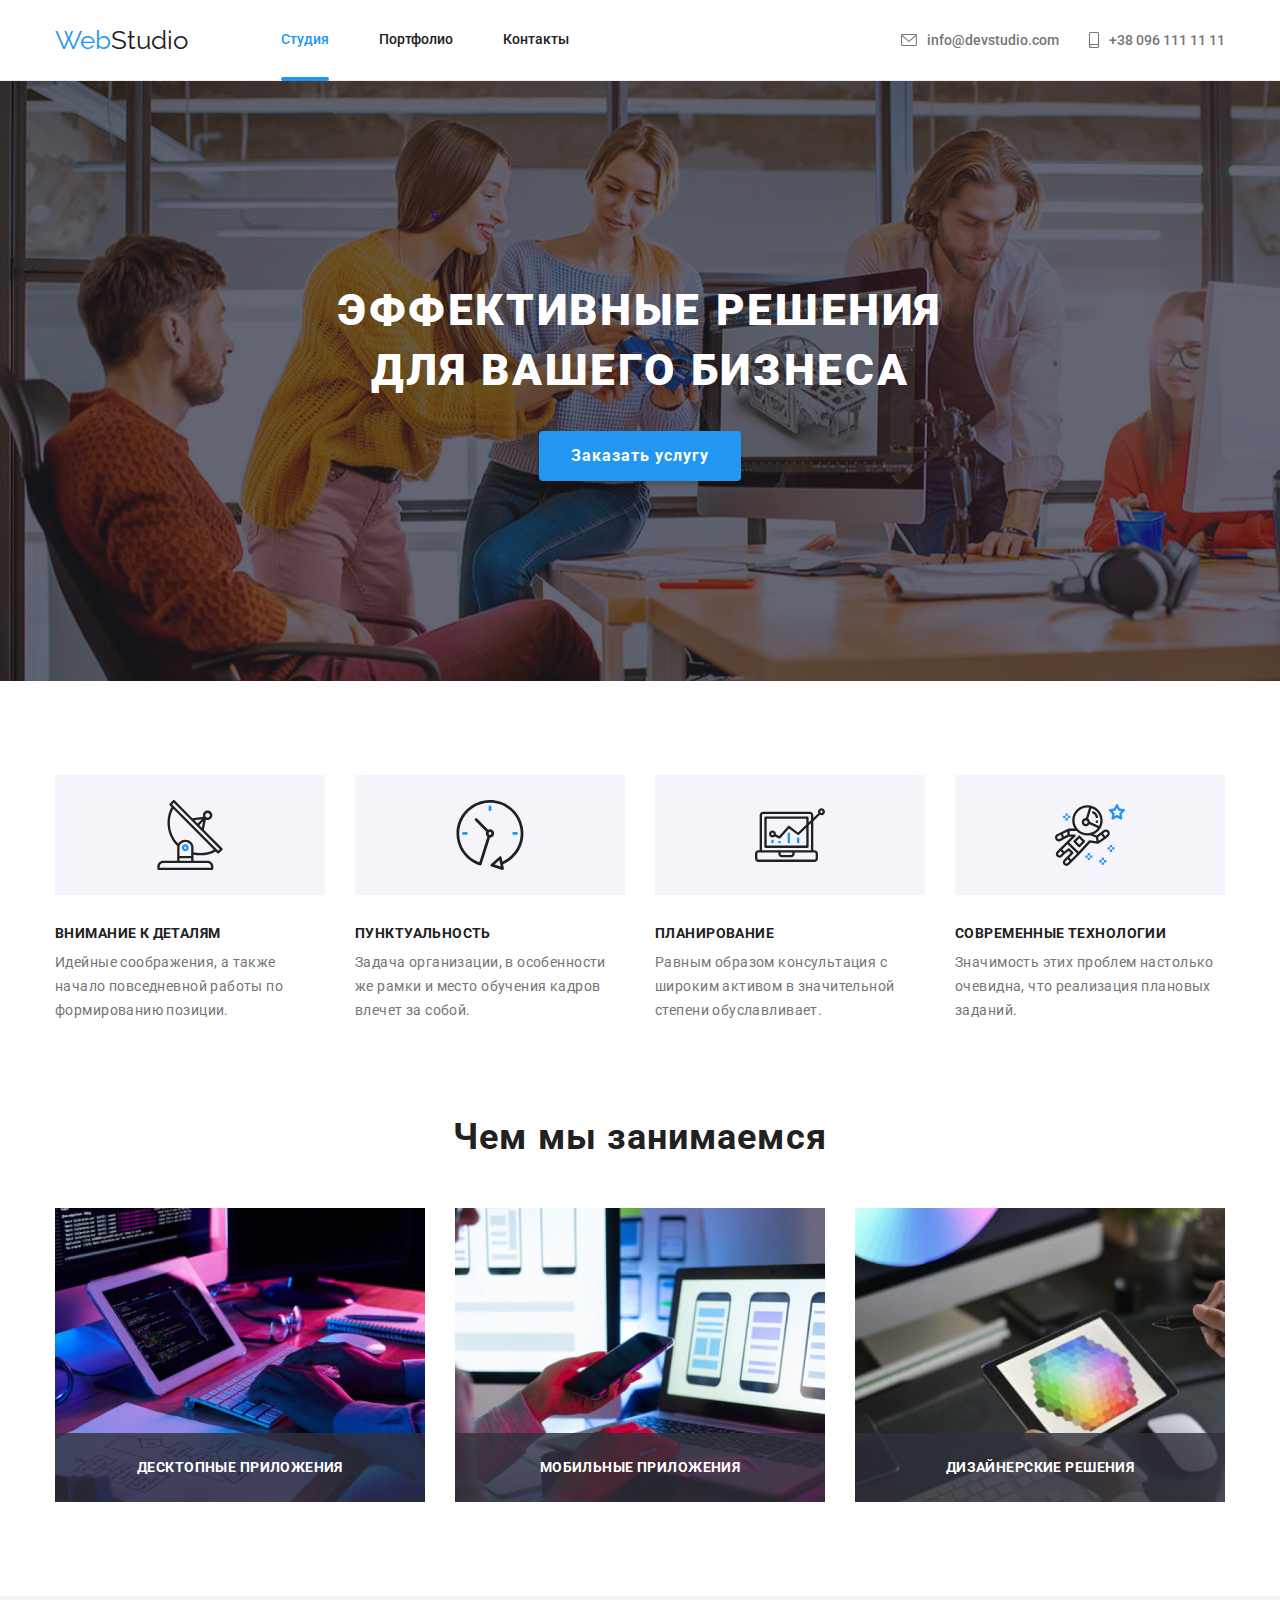
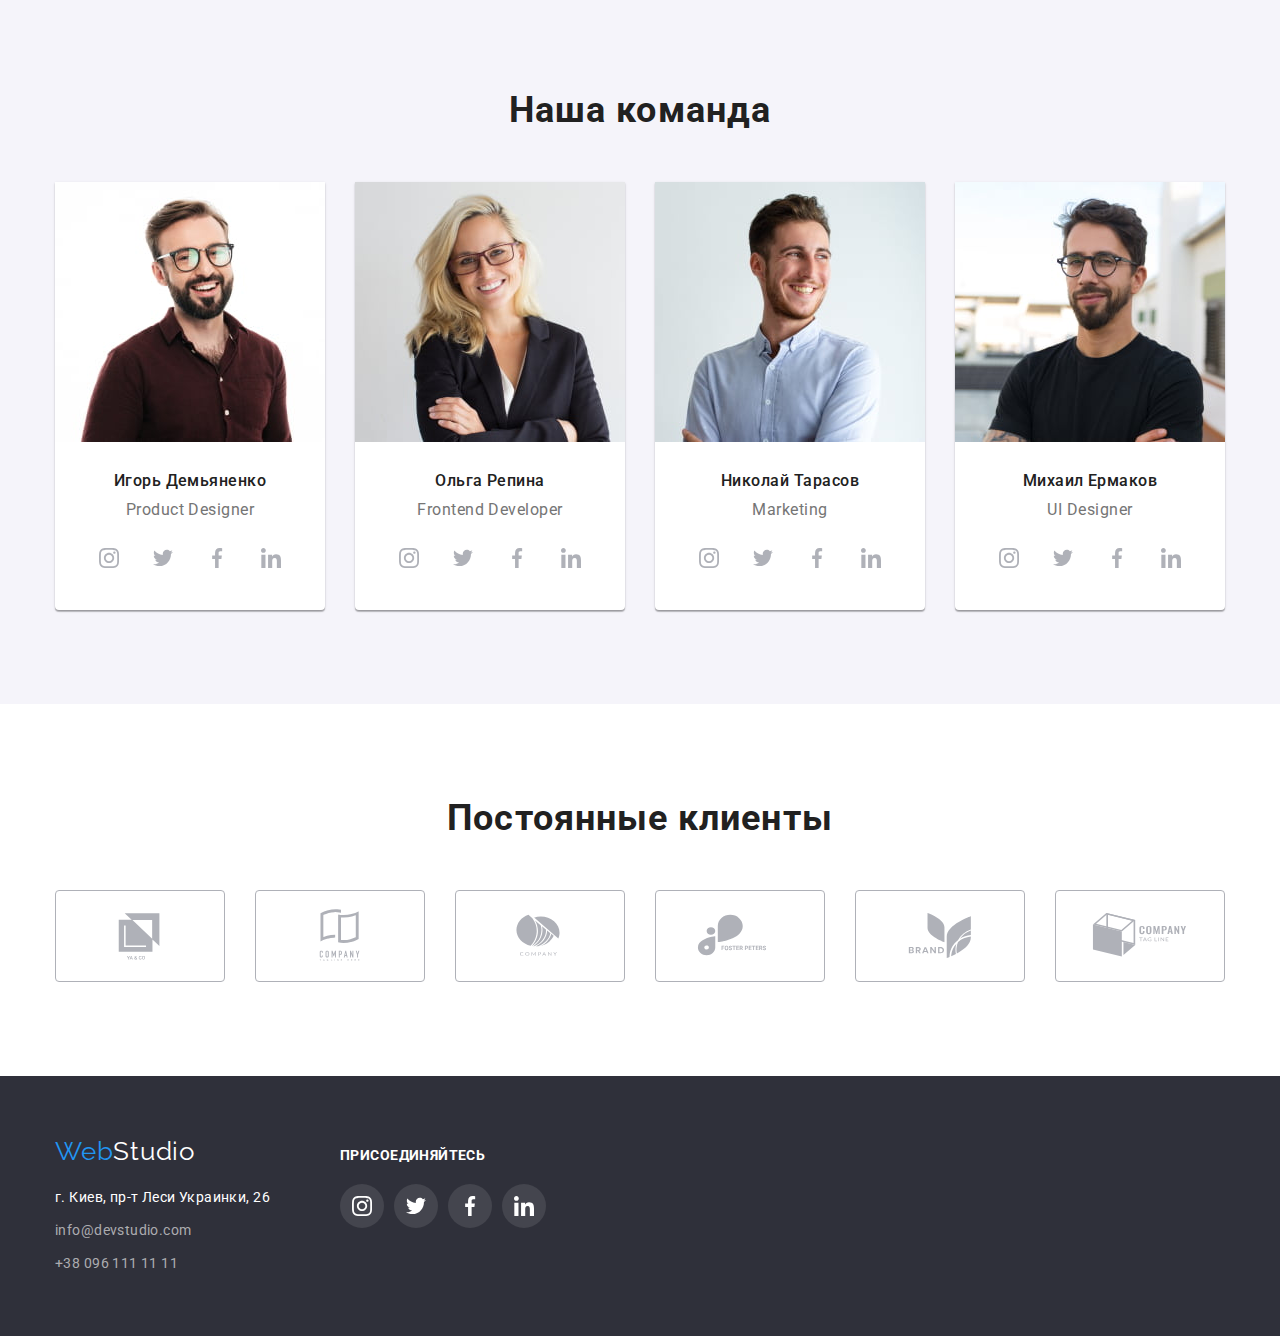
==== index.html @ 04e62a85 "Создан репозиторий" ====
<!DOCTYPE html>
<html lang="ru">
  <head>
    <meta charset="UTF-8" />
    <meta http-equiv="X-UA-Compatible" content="IE=edge" />
    <meta name="viewport" content="width=device-width, initial-scale=1.0" />
    <title>homework1</title>
    <link
      rel="stylesheet"
      href="https://cdnjs.cloudflare.com/ajax/libs/modern-normalize/1.1.0/modern-normalize.css"
    />
    <link rel="stylesheet" href="css/styles.css" />
    <link
      href="https://fonts.googleapis.com/css2?family=Raleway:wght@700&family=Roboto:wght@400;500;700;900&display=swap"
      rel="stylesheet"
    />
  </head>
  <body>
    <!-- Шапка -->

    <header>
      <div class="container header">
        <a class="logo-text" href="index.html"><span class="logo-item">Web</span>Studio</a>
        <nav class="nav-section">
          <ul class="header-list">
            <li class="header-list-item">
              <a id="studio" class="nav-link" href="index.html">Студия</a>
            </li>
            <li class="header-list-item">
              <a class="nav-link" href="portfolio.html">Портфолио</a>
            </li>
            <li class="header-list-item"><a class="nav-link" href="#">Контакты</a></li>
          </ul>
        </nav>

        <ul class="nav-list">
          <li class="list-item">
            <a class="contacts" href="mailto:info@devstudio.com">
              <svg class="mail">
                <use href="./images/icons.svg#envelope"></use>
              </svg>
              info@devstudio.com</a
            >
          </li>
          <li class="list-item">
            <a class="contacts" href="tel:+380961111111">
              <svg class="telephone">
                <use href="./images/icons.svg#smartphone"></use>
              </svg>
              +38 096 111 11 11</a
            >
          </li>
        </ul>
      </div>
    </header>

    <!-- Основное -->
    <main>
      <!-- H1 секция -->
      <section class="top-section">
        <div class="container hero">
          <h1 class="h1-text">Эффективные решения для вашего бизнеса</h1>
          <button class="button-h1-section" type="button" data-modal-open>Заказать услугу</button>
        </div>
      </section>
      <!-- Наши преимущества -->
      <section class="section">
        <div class="container our-advantages">
          <ul class="our-advantages-list">
            <li class="our-advantages-text">
              <div class="our-advantages-content-img">
                <svg class="image antena">
                  <use href="./images/icons.svg#antenna"></use>
                </svg>
              </div>
              <h3 class="our-advantages-h3">Внимание к деталям</h3>
              <p>
                Идейные соображения, а также начало повседневной работы по формированию позиции.
              </p>
            </li>
            <li class="our-advantages-text">
              <div class="our-advantages-content-img">
                <svg class="image clock">
                  <use href="./images/icons.svg#clock"></use>
                </svg>
              </div>
              <h3 class="our-advantages-h3">Пунктуальность</h3>
              <p>
                Задача организации, в особенности же рамки и место обучения кадров влечет за собой.
              </p>
            </li>
            <li class="our-advantages-text">
              <div class="our-advantages-content-img">
                <svg class="image diagram">
                  <use href="./images/icons.svg#diagram"></use>
                </svg>
              </div>
              <h3 class="our-advantages-h3">Планирование</h3>
              <p>
                Равным образом консультация с широким активом в значительной степени обуславливает.
              </p>
            </li>
            <li class="our-advantages-text">
              <div class="our-advantages-content-img">
                <svg class="image astronaut">
                  <use href="./images/icons.svg#astronaut"></use>
                </svg>
              </div>
              <h3 class="our-advantages-h3">Современные технологии</h3>
              <p>Значимость этих проблем настолько очевидна, что реализация плановых заданий.</p>
            </li>
          </ul>
        </div>
      </section>

      <!-- Чем мы занимаемся -->

      <section class="section what-we-do">
        <div class="container">
          <h2 class="what-we-do-text">Чем мы занимаемся</h2>
          <ul class="what-we-do-img-list">
            <li class="what-we-do-img-item">
              <div class="thumbe-img">
                <img src="images/img-1sq.jpeg" width="370" alt="работник пишет код" />
                <p class="what-we-do-img-text">Десктопные приложения</p>
              </div>
            </li>
            <li class="what-we-do-img-item">
              <div class="thumbe-img">
                <img src="images/img-2sq.jpeg" width="370" alt="работник выбирает интерфейс" />
                <p class="what-we-do-img-text">Мобильные приложения</p>
              </div>
            </li>
            <li class="what-we-do-img-item">
              <div class="thumbe-img">
                <img src="images/img-3sq.jpeg" width="370" alt="работник выбирает цвет" />
                <p class="what-we-do-img-text">Дизайнерские решения</p>
              </div>
            </li>
          </ul>
        </div>
      </section>

      <!-- Наша команда! -->

      <section class="section our-team-section">
        <div class="container our-team-table">
          <h2 class="our-team">Наша команда</h2>
          <ul class="our-team-list">
            <li class="our-team-item">
              <img
                src="images/img-sq.jpeg"
                width="270"
                alt="работник мужчина в очках и в рубашке"
              />
              <div class="our-team-about-text">
                <h3 class="our-team-name">Игорь Демьяненко</h3>
                <p class="our-team-profession">Product Designer</p>
                <ul class="our-team-list-social">
                  <li class="our-team-social-item">
                    <a class="social-link" href=""
                      ><svg class="social-image">
                        <use href="./images/icons.svg#instagram"></use></svg
                    ></a>
                  </li>
                  <li class="our-team-social-item">
                    <a class="social-link" href=""
                      ><svg class="social-image">
                        <use href="./images/icons.svg#twitter"></use></svg
                    ></a>
                  </li>
                  <li class="our-team-social-item">
                    <a class="social-link" href=""
                      ><svg class="social-image">
                        <use href="./images/icons.svg#facebook"></use></svg
                    ></a>
                  </li>
                  <li class="our-team-social-item">
                    <a class="social-link" href=""
                      ><svg class="social-image">
                        <use href="./images/icons.svg#linkedin"></use></svg
                    ></a>
                  </li>
                </ul>
              </div>
            </li>
            <li class="our-team-item">
              <img src="images/img4sq.jpeg" width="270" alt="работник женщина" />
              <div class="our-team-about-text">
                <h3 class="our-team-name">Ольга Репина</h3>
                <p class="our-team-profession">Frontend Developer</p>
                <ul class="our-team-list-social">
                  <li class="our-team-social-item">
                    <a class="social-link" href=""
                      ><svg class="social-image">
                        <use href="./images/icons.svg#instagram"></use></svg
                    ></a>
                  </li>
                  <li class="our-team-social-item">
                    <a class="social-link" href=""
                      ><svg class="social-image">
                        <use href="./images/icons.svg#twitter"></use></svg
                    ></a>
                  </li>
                  <li class="our-team-social-item">
                    <a class="social-link" href=""
                      ><svg class="social-image">
                        <use href="./images/icons.svg#facebook"></use></svg
                    ></a>
                  </li>
                  <li class="our-team-social-item">
                    <a class="social-link" href=""
                      ><svg class="social-image">
                        <use href="./images/icons.svg#linkedin"></use></svg
                    ></a>
                  </li>
                </ul>
              </div>
            </li>
            <li class="our-team-item">
              <img src="images/img5sq.jpeg" width="270" alt="работник мужчина без очков" />
              <div class="our-team-about-text">
                <h3 class="our-team-name">Николай Тарасов</h3>
                <p class="our-team-profession">Marketing</p>
                <ul class="our-team-list-social">
                  <li class="our-team-social-item">
                    <a class="social-link" href=""
                      ><svg class="social-image">
                        <use href="./images/icons.svg#instagram"></use></svg
                    ></a>
                  </li>
                  <li class="our-team-social-item">
                    <a class="social-link" href=""
                      ><svg class="social-image">
                        <use href="./images/icons.svg#twitter"></use></svg
                    ></a>
                  </li>
                  <li class="our-team-social-item">
                    <a class="social-link" href=""
                      ><svg class="social-image">
                        <use href="./images/icons.svg#facebook"></use></svg
                    ></a>
                  </li>
                  <li class="our-team-social-item">
                    <a class="social-link" href=""
                      ><svg class="social-image">
                        <use href="./images/icons.svg#linkedin"></use></svg
                    ></a>
                  </li>
                </ul>
              </div>
            </li>
            <li class="our-team-item">
              <img
                src="images/img6sq.jpeg"
                width="270"
                alt="работник мужчина в  очках и в футболке"
              />
              <div class="our-team-about-text">
                <h3 class="our-team-name">Михаил Ермаков</h3>
                <p class="our-team-profession">UI Designer</p>
                <ul class="our-team-list-social">
                  <li class="our-team-social-item">
                    <a class="social-link" href=""
                      ><svg class="social-image">
                        <use href="./images/icons.svg#instagram"></use></svg
                    ></a>
                  </li>
                  <li class="our-team-social-item">
                    <a class="social-link" href=""
                      ><svg class="social-image">
                        <use href="./images/icons.svg#twitter"></use></svg
                    ></a>
                  </li>
                  <li class="our-team-social-item">
                    <a class="social-link" href=""
                      ><svg class="social-image">
                        <use href="./images/icons.svg#facebook"></use></svg
                    ></a>
                  </li>
                  <li class="our-team-social-item">
                    <a class="social-link" href=""
                      ><svg class="social-image">
                        <use href="./images/icons.svg#linkedin"></use></svg
                    ></a>
                  </li>
                </ul>
              </div>
            </li>
          </ul>
        </div>
      </section>
      <!-- Постоянные клиенты -->
      <section class="section regular-customers">
        <div class="container">
          <h2 class="regular-customers-text">Постоянные клиенты</h2>
          <ul class="regular-customers-list">
            <li class="regular-customers-content">
              <a class="regular-customers-link" href=""
                ><svg class="customers-image">
                  <use href="./images/icons.svg#logo"></use></svg
              ></a>
            </li>
            <li class="regular-customers-content">
              <a class="regular-customers-link" href=""
                ><svg class="customers-image">
                  <use href="./images/icons.svg#logo-2"></use></svg
              ></a>
            </li>
            <li class="regular-customers-content">
              <a class="regular-customers-link" href=""
                ><svg class="customers-image">
                  <use href="./images/icons.svg#logo-3"></use></svg
              ></a>
            </li>
            <li class="regular-customers-content">
              <a class="regular-customers-link" href=""
                ><svg class="customers-image">
                  <use href="./images/icons.svg#logo-4"></use></svg
              ></a>
            </li>
            <li class="regular-customers-content">
              <a class="regular-customers-link" href=""
                ><svg class="customers-image">
                  <use href="./images/icons.svg#logo-5"></use></svg
              ></a>
            </li>
            <li class="regular-customers-content">
              <a class="regular-customers-link" href=""
                ><svg class="customers-image">
                  <use href="./images/icons.svg#logo-6"></use></svg
              ></a>
            </li>
          </ul>
        </div>
      </section>
    </main>
    <!-- Подвал -->
    <footer class="footer-section">
      <div class="container footer-section-content">
        <div>
          <a class="logo-footer" href="#"
            ><span class="logo-footer-text">Web</span
            ><span class="logo-footer-text-two">Studio</span></a
          >
          <address class="address">
            г. Киев, пр-т Леси Украинки, 26
            <ul class="footer-list-contacts">
              <li>
                <a class="contacts-footer" href="mailto:info@devstudio.com">info@devstudio.com</a>
              </li>
              <li><a class="contacts-footer" href="tel:+380961111111">+38 096 111 11 11</a></li>
            </ul>
          </address>
        </div>
        <div class="footer-social">
          <p class="footer-social-text">присоединяйтесь</p>
          <ul class="footer-social-list">
            <li class="footer-social-item">
              <a class="social-link-footer" href=""
                ><svg class="social-image-footer">
                  <use href="./images/icons.svg#instagram"></use></svg
              ></a>
            </li>
            <li class="footer-social-item">
              <a class="social-link-footer" href=""
                ><svg class="social-image-footer">
                  <use href="./images/icons.svg#twitter"></use></svg
              ></a>
            </li>
            <li class="footer-social-item">
              <a class="social-link-footer" href=""
                ><svg class="social-image-footer">
                  <use href="./images/icons.svg#facebook"></use></svg
              ></a>
            </li>
            <li class="footer-social-item">
              <a class="social-link-footer" href=""
                ><svg class="social-image-footer">
                  <use href="./images/icons.svg#linkedin"></use></svg
              ></a>
            </li>
          </ul>
        </div>
      </div>
    </footer>
    <div class="backdrop is-hidden" data-modal>
      <div class="modal">
        <button class="button-close" data-modal-close>
          <svg class="modal-close">
            <use href="./images/icons.svg#close-black"></use>
          </svg>
        </button>
      </div>
    </div>
    <script src="./js/modal.js"></script>
  </body>
</html>
---- css/styles.css ----
:root {
  --white-color: #ffffff;
  --accent-color: #2196f3;
  --black-text-color: #212121;
  --grey-text-color: #757575;
  --h1-section-and-footer-color: #2f303a;
  --our-team-section-color: #f5f4fa;
  --footer-contacts-color: #acacb0;
  --nav-button-color: #f5f4fa;
  --button-hover-blue: #188ce8;
  --border-header-color: #ececec;
  --botder-list-text: #eeeeee;
  --social-color: #afb1b8;
  --timing-function: cubic-bezier(0.4, 0, 0.2, 1);
}
/* Тело */
body {
  font-family: Roboto, sans-serif;
  font-weight: 400;
  color: var(--black-text-color);
  background-color: var(--white-color);
}
/* PORTFOLIO HTML */
/* Шапка */

img {
  display: block;
}
a {
  text-decoration: none;
}
ul {
  list-style: none;
}
header {
  border-bottom: 1px solid var(--border-header-color);
}
.container {
  width: 1200px;
  margin-left: auto;
  margin-right: auto;
  padding-left: 15px;
  padding-right: 15px;
}
.container.header {
  display: flex;
  align-items: center;
}

.logo-text {
  font-size: 26px;
  line-height: 1.17;
  font-family: Raleway;
  text-decoration: none;
  color: var(--black-text-color);
  margin-right: 93px;

  transition-property: background-color, color;
  transition-duration: 250ms;
  transition-timing-function: cubic-bezier(0.4, 0, 0.2, 1);
}
.logo-text:hover {
  color: var(--black-text-color);
  background-color: var(--white-color);
}
.logo-text:focus {
  color: var(--black-text-color);
  background-color: var(--white-color);
}
.logo-item {
  color: var(--accent-color);
}
.logo-item:hover {
  color: var(--accent-color);
  background-color: var(--white-color);
}
.header-list {
  display: flex;
  padding-left: 0px;
  margin: 0px;
}
.header-list .header-list-item:not(:last-child) {
  margin-right: 50px;
}

.nav-list {
  display: flex;
  padding-left: 0px;
  margin-left: auto;
  margin-top: 0px;
  margin-bottom: 0px;
}

.nav-list .list-item:not(:last-child) {
  margin-right: 30px;
}
.nav-link {
  position: relative;
  display: block;
  padding-top: 32px;
  padding-bottom: 32px;
  font-size: 14px;
  line-height: 1.14;
  font-weight: 500;
  color: var(--black-text-color);

  transition-property: color;
  transition-duration: 250ms;
  transition-timing-function: cubic-bezier(0.4, 0, 0.2, 1);
}

.nav-link:focus {
  background-color: var(--white-color);
  color: var(--accent-color);
}
/* Основной контент */
.section {
  padding-top: 94px;
  padding-bottom: 94px;
}
/* Кнопки навигации сайта */
#studio {
  color: var(--accent-color);
}
#studio::after {
  content: '';
  position: absolute;
  bottom: -1px;
  display: block;
  width: 100%;
  height: 4px;
  background-color: var(--accent-color);
  opacity: 1;
  border-radius: 2px;
}
#portfolio {
  color: var(--accent-color);
}
#portfolio::after {
  content: '';
  position: absolute;
  bottom: -1px;
  display: block;
  width: 100%;
  height: 4px;
  background-color: var(--accent-color);
  opacity: 1;
  border-radius: 2px;
}
.contacts {
  display: flex;
  align-items: center;
  font-weight: 500;
  font-size: 14px;
  line-height: 1.17;
  color: var(--grey-text-color);

  transition-property: color;
  transition-duration: 250ms;
  transition-timing-function: cubic-bezier(0.4, 0, 0.2, 1);
}

.telephone {
  margin-right: 10px;
  width: 10px;
  height: 16px;
  fill: var(--grey-text-color);

  transition-property: fill;
  transition-duration: 250ms;
  transition-timing-function: cubic-bezier(0.4, 0, 0.2, 1);
}

.mail {
  margin-right: 10px;
  width: 16px;
  height: 12px;
  fill: var(--grey-text-color);

  transition-property: fill;
  transition-duration: 250ms;
  transition-timing-function: cubic-bezier(0.4, 0, 0.2, 1);
}
.contacts:hover .mail,
.contacts:focus .mail,
.contacts:hover .telephone,
.contacts:focus .telephone {
  fill: var(--accent-color);
}
.contacts:focus {
  color: var(--accent-color);
  background-color: var(--white-color);
}

/* Основное - кнопки филтры */
.button-section {
  display: flex;
  justify-content: center;
  margin-top: 0px;
  margin-bottom: 50px;
  padding-left: 0px;
}
.button-section .button-list:not(:last-child) {
  margin-right: 8px;
}
.button-filter-text:hover,
:focus {
  color: var(--white-color);
}
.button-filter-text {
  font-weight: 500;
  font-size: 16px;
  line-height: 1.62;
  color: #212121;

  transition-property: color;
  transition-duration: 250ms;
  transition-timing-function: cubic-bezier(0.4, 0, 0.2, 1);
}

.button-filter {
  background-color: var(--nav-button-color);
  font-weight: 500;
  font-size: 16px;
  line-height: 1.62;
  color: #212121;
  padding: 6px 22px;
  border-radius: 4px;
  border: 1px solid var(--nav-button-color);

  transition-property: background-color, color, box-shadow;
  transition-duration: 250ms;
  transition-timing-function: cubic-bezier(0.4, 0, 0.2, 1);
}
.button-filter:hover,
.button-filter:focus {
  background-color: var(--accent-color);
  color: var(--white-color);
  border: none;
  box-shadow: 0px 3px 1px rgba(0, 0, 0, 0.1), 0px 1px 2px rgba(0, 0, 0, 0.08),
    0px 2px 2px rgba(0, 0, 0, 0.12);
}
/* Портфолио */

.portfolio {
  margin-top: 0px;
  display: flex;
  justify-content: center;
  flex-wrap: wrap;
  padding-left: 0px;
  margin-bottom: 0px;
}
.portfolio-list {
  margin-bottom: 30px;
}
.portfolio-link {
  display: block;

  transition-property: box-shadow;
  transition-duration: 250ms;
  transition-timing-function: cubic-bezier(0.4, 0, 0.2, 1);
}
.portfolio-link:hover,
.portfolio-link:focus {
  box-shadow: 0px 1px 1px rgba(0, 0, 0, 0.12), 0px 4px 4px rgba(0, 0, 0, 0.06),
    1px 4px 6px rgba(0, 0, 0, 0.16);
  transform: translatex(0);
}
.portfolio-img-hover {
  position: relative;
  overflow: hidden;
}

.portfolio-link:hover .portfolio-img-text,
.portfolio-link:focus .portfolio-img-text {
  transform: translatey(0);
}
.portfolio-img-text {
  position: absolute;
  top: 0;
  left: 0;
  width: 100%;
  height: 100%;
  color: var(--white-color);
  background-color: rgba(33, 150, 243, 0.9);
  /* background-image: linear-gradient(to right, rgba(33, 150, 243, 0.9), rgba(33, 150, 243, 0.9)); */
  transition-property: transform;
  transition-duration: 250ms;
  transition-timing-function: cubic-bezier(0.4, 0, 0.2, 1);
  transform: translatey(100%);

  display: flex;
  max-width: 370px;
  padding: 63px 24px;
  margin: 0;
  position: absolute;
  bottom: 0;
  font-style: normal;
  font-size: 18px;
  line-height: 1.55;
  letter-spacing: 0.03em;
}
.portfolio-link:hover,
.portfolio-link:focus {
  box-shadow: 0px 1px 1px rgba(0, 0, 0, 0.12), 0px 4px 4px rgba(0, 0, 0, 0.06),
    1px 4px 6px rgba(0, 0, 0, 0.16);
  transform: translatex(0);
}

/* 1px solid var(--border-header-color); */
.portfolio-list-text {
  padding-left: 24px;
  padding-right: 24px;
  padding-top: 20px;
  padding-bottom: 20px;
  border-right: 1px solid var(--botder-list-text);
  border-left: 1px solid var(--botder-list-text);
  border-bottom: 1px solid var(--botder-list-text);
}
.portfolio .portfolio-list:not(:nth-child(3n)) {
  margin-right: 30px;
}
.portfolio .portfolio-list:nth-child(n + 7) {
  margin-bottom: 0px;
}
.portfolio-h3 {
  font-weight: 700;
  font-size: 18px;
  line-height: 2;
  color: var(--black-text-color);
  margin-bottom: 4px;
  margin-top: 0px;
}
.portfolio-text {
  font-size: 16px;
  line-height: 1.87;
  color: var(--grey-text-color);
  margin-top: 0px;
  margin-bottom: 0px;
}
/* Интерактивные элементы */

.contacts-footer:hover,
.contacts:hover,
.nav-link:hover {
  color: var(--accent-color);
}

/* Кнопки */
button[type='button']:hover,
:focus {
  cursor: pointer;
}
/* Подвал */
.footer-section-content {
  display: flex;
  align-items: baseline;
}
.footer-section {
  background-color: var(--h1-section-and-footer-color);
  padding-top: 60px;
  padding-bottom: 60px;
}
.logo-footer {
  font-size: 26px;
  line-height: 1.17;
  font-family: Raleway;
  text-decoration: none;

  letter-spacing: 0.03em;
}

.logo-footer-text {
  color: var(--accent-color);

  transition-property: color, background-color;
  transition-duration: 250ms;
  transition-timing-function: cubic-bezier(0.4, 0, 0.2, 1);
}
.logo-footer-text:hover {
  color: var(--accent-color);
  background-color: var(--h1-section-and-footer-color);
}
.logo-footer-text:focus {
  color: var(--accent-color);
  background-color: var(--h1-section-and-footer-color);
}
.logo-footer {
  display: block;
  color: var(--white-color);
  margin-bottom: 20px;

  transition-property: color, background-color;
  transition-duration: 250ms;
  transition-timing-function: cubic-bezier(0.4, 0, 0.2, 1);
}
.logo-footer:hover {
  color: var(--white-color);
  background-color: var(--h1-section-and-footer-color);
}
.logo-footer:focus {
  color: var(--white-color);
  background-color: var(--h1-section-and-footer-color);
}
.footer-list-contacts {
  padding-left: 0px;
  margin-bottom: 0px;
  margin-top: 0px;
}
.address {
  color: var(--white-color);
  font-size: 14px;
  line-height: 1.71;
  font-style: normal;
  letter-spacing: 0.03em;
}
.contacts-footer {
  font-size: 14px;
  line-height: 1.71;
  color: var(--footer-contacts-color);
  font-style: normal;
  letter-spacing: 0.03em;

  transition-property: color;
  transition-duration: 250ms;
  transition-timing-function: cubic-bezier(0.4, 0, 0.2, 1);
}
.footer-list-contacts {
  margin-top: 9px;
}
.footer-list-contacts li:nth-child(2n) {
  margin-top: 9px;
}
.contacts-footer:focus {
  color: var(--accent-color);
  background-color: var(--h1-section-and-footer-color);
}
.footer-social {
  margin-left: 70px;
}
.footer-social-list,
.footer-social-item,
.social-link-footer {
  display: flex;
  justify-content: center;
  align-items: center;
  padding: 0px;
  margin: 0px;

  transition-property: background-color;
  transition-duration: 250ms;
  transition-timing-function: cubic-bezier(0.4, 0, 0.2, 1);
}
.footer-social-list {
  margin-top: 20px;
}
.social-link-footer:hover,
.social-link-footer:focus {
  background-color: var(--accent-color);
}
.footer-social-list li + li {
  margin-left: 10px;
}
.footer-social-text {
  margin: 0px;
  color: var(--white-color);
  font-family: Roboto;
  font-weight: 700;
  font-size: 14px;
  line-height: 1.14;
  letter-spacing: 0.03em;
  text-transform: uppercase;
}
.social-link-footer {
  margin: 0px;
  width: 44px;
  height: 44px;
  border-radius: 50%;
  background-color: #44454e;
}
.social-image-footer {
  width: 20px;
  height: 20px;
  fill: #ffffff;
}
/* INDEX HTML */
/* H1 section */
.top-section {
  background-image: linear-gradient(to right, rgba(47, 48, 58, 0.4), rgba(47, 48, 58, 0.4)),
    url(../images/hero.svg);
  max-width: 1600px;
  padding-top: 200px;
  padding-bottom: 200px;
  border: none;
  margin-right: auto;
  margin-left: auto;
}

.hero {
  text-align: center;
}

.h1-text {
  max-width: 696px;
  font-weight: 900;
  font-size: 44px;
  line-height: 1.36;
  color: var(--white-color);
  letter-spacing: 0.06em;
  margin-left: auto;
  margin-right: auto;
  margin-top: 0px;
  margin-bottom: 0px;
  margin-bottom: 30px;
  text-transform: uppercase;
}
.backdrop {
  position: fixed;
  top: 0;
  left: 0;
  width: 100%;
  height: 100%;
  background-color: rgba(0, 0, 0, 0.2);
  transition: opacity 250ms var(--timing-function);
}
.backdrop.is-hidden {
  opacity: 0;
  pointer-events: none;
}
.modal {
  position: absolute;
  top: 50%;
  left: 50%;
  transform: translate(-50%, -50%);
  width: 528px;
  height: 581px;
  background-color: var(--white-color);
  transition: transform 250ms var(--timing-function);
}
.button-close {
  position: absolute;
  top: 0;
  right: 0;
  width: 30px;
  height: 30px;

  margin-top: 8px;
  margin-right: 8px;
  border-radius: 50%;
  background-color: var(--white-color);
  border: 1px solid rgba(0, 0, 0, 0.1);
}
.modal-close {
  width: 100%;
  height: 100%;
}
.button-h1-section {
  display: inline-block;
  background-color: var(--accent-color);
  font-weight: 700;
  font-size: 16px;
  line-height: 1.87;
  color: var(--white-color);
  letter-spacing: 0.06em;
  padding: 10px 32px;
  border-radius: 4px;
  border: none;
  box-shadow: 0px 4px 4px rgba(0, 0, 0, 0.15);

  transition-property: color, background-color;
  transition-duration: 250ms;
  transition-timing-function: cubic-bezier(0.4, 0, 0.2, 1);
}
.button-h1-section:hover,
.button-h1-section:focus {
  background-color: var(--button-hover-blue);
  color: var(--white-color);
}

/* Наши преимущества */
.our-advantages-content-img {
  display: flex;
  justify-content: center;
  align-items: center;
  width: 270px;
  height: 120px;
  background-color: #f5f4fa;
  margin-bottom: 30px;
}
.our-advantages-content-img > .image {
  width: 70px;
  height: 70px;
}

.our-advantages-list {
  display: flex;
  padding: 0px;
  justify-content: center;
  margin: 0px;
}
.our-advantages-list .our-advantages-text:not(:last-child) {
  margin-right: 30px;
}
.our-advantages-text {
  width: 270px;
  font-size: 14px;
  line-height: 1.71;
  letter-spacing: 0.03em;
  color: var(--grey-text-color);
}

.our-advantages-h3 {
  font-weight: 700;
  font-size: 14px;
  line-height: 1.17;
  letter-spacing: 0.03em;
  text-transform: uppercase;
  color: var(--black-text-color);
  margin: 0px;
  margin-bottom: 10px;
}
li > p {
  margin: 0px;
}
/* Чем мы занимаемся */
.section.what-we-do {
  padding-top: 0px;
}
.what-we-do-text {
  font-weight: 700;
  font-size: 36px;
  line-height: 1.16;
  text-align: center;
  letter-spacing: 0.03em;
  color: var(--black-text-color);
  margin: 0px;
}
.what-we-do-img-list {
  display: flex;
  justify-content: center;
  margin-top: 50px;
  margin-bottom: 0px;
  padding: 0px;
}
.what-we-do-img-list .what-we-do-img-item:not(:last-child) {
  margin-right: 30px;
}
.what-we-do-img-item {
  position: relative;
}
/* .thumbe-img {
  display: flex;
  position: relative;
} */
.what-we-do-img-text {
  display: inline-block;
  color: var(--white-color);
  background-image: linear-gradient(to right, rgba(47, 48, 58, 0.8), rgba(47, 48, 58, 0.8));
  margin: 0px;
  width: 100%;
  text-align: center;
  padding-top: 27px;
  padding-bottom: 27px;
  position: absolute;
  bottom: 0;
  font-family: 'Roboto';
  font-style: normal;
  font-weight: 700;
  font-size: 14px;
  line-height: 1.14;
  letter-spacing: 0.03em;
  text-transform: uppercase;
}

/* Наша команда */

.our-team-section {
  background-color: var(--our-team-section-color);
}

.our-team-list {
  display: flex;
  margin-top: 50px;
  margin-bottom: 0px;
  justify-content: center;
  padding-left: 0px;
}
.our-team-list .our-team-item:not(:last-child) {
  margin-right: 30px;
}
.our-team {
  font-weight: 700;
  font-size: 36px;
  line-height: 1.16;
  text-align: center;
  letter-spacing: 0.03em;
  color: var(--black-text-color);
  margin: 0px;
}
.our-team-item {
  background-color: var(--white-color);
  box-shadow: 0px 1px 3px rgba(0, 0, 0, 0.12), 0px 1px 1px rgba(0, 0, 0, 0.14),
    0px 2px 1px rgba(0, 0, 0, 0.2);
  border-radius: 0px 0px 4px 4px;
}
.our-team-about-text {
  padding-top: 30px;
  padding-bottom: 30px;
}
.our-team-name {
  font-weight: 500;
  font-size: 16px;
  line-height: 1.18;
  text-align: center;
  letter-spacing: 0.03em;
  color: var(--black-text-color);
  margin: 0px;
  margin-bottom: 10px;
}
.our-team-profession {
  font-size: 16px;
  line-height: 1.18;
  text-align: center;
  letter-spacing: 0.03em;
  color: var(--grey-text-color);
  margin: 0px;
}
.our-team-list-social {
  display: flex;
  justify-content: center;
  padding: 0px;
  margin-top: 16px;
  margin-left: auto;
  margin-right: auto;
}
.our-team-list-social li + li {
  margin-left: 10px;
}
.social-link {
  display: flex;
  justify-content: center;
  align-items: center;
  height: 44px;
  width: 44px;
  border-radius: 50%;
  fill: var(--social-color);

  transition-property: background-color;
  transition-duration: 250ms;
  transition-timing-function: cubic-bezier(0.4, 0, 0.2, 1);
}
.social-link:hover .social-image,
.social-link:focus .social-image {
  fill: var(--white-color);
}
.social-link:hover,
.social-link:focus {
  background-color: var(--accent-color);
}
.social-image {
  height: 20px;
  width: 20px;

  transition-property: fill;
  transition-duration: 250ms;
  transition-timing-function: cubic-bezier(0.4, 0, 0.2, 1);
}
/* Постоянные клиенты */
.regular-customers-text {
  font-weight: 700;
  font-size: 36px;
  line-height: 1.16;
  text-align: center;
  letter-spacing: 0.03em;
  color: var(--black-text-color);
  margin: 0px;
}
.regular-customers-list {
  display: flex;
  padding: 0px;
  margin-top: 50px;
  margin-bottom: 0px;
}

.regular-customers-link {
  display: flex;
  align-items: center;
  justify-content: center;
  background-color: var(--white-color);
  border: 1px solid var(--social-color);
  border-radius: 4px;
  width: 170px;
  height: 92px;
  padding: 0px;

  transition-property: border;
  transition-duration: 250ms;
  transition-timing-function: cubic-bezier(0.4, 0, 0.2, 1);
}

.regular-customers-list .regular-customers-content:not(:last-child) {
  margin-right: 30px;
}
.customers-image {
  width: 106px;
  height: 60px;
  fill: var(--social-color);

  transition-property: fill;
  transition-duration: 250ms;
  transition-timing-function: cubic-bezier(0.4, 0, 0.2, 1);
}
.regular-customers-link:hover .customers-image,
.regular-customers-link:focus .customers-image {
  fill: var(--accent-color);
}
.regular-customers-link:hover,
.regular-customers-link:focus {
  border: 1px solid var(--accent-color);
}
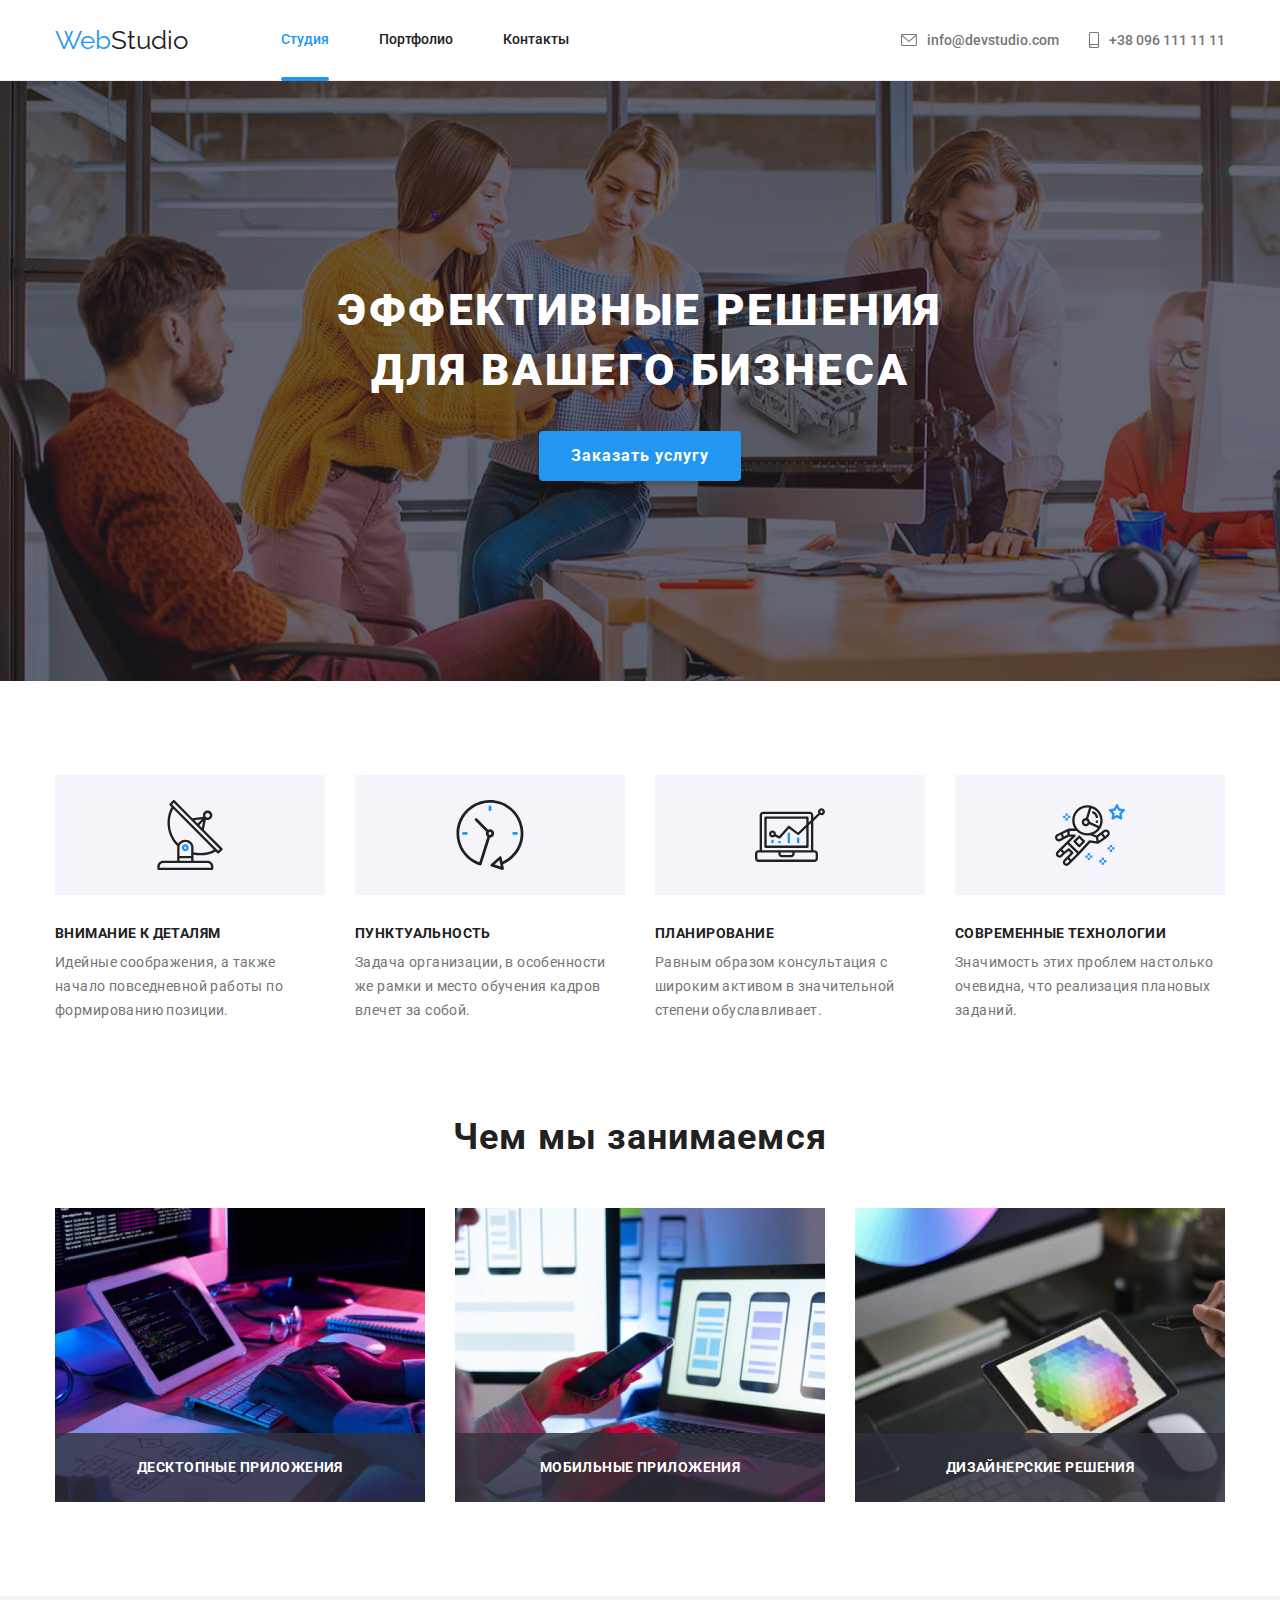
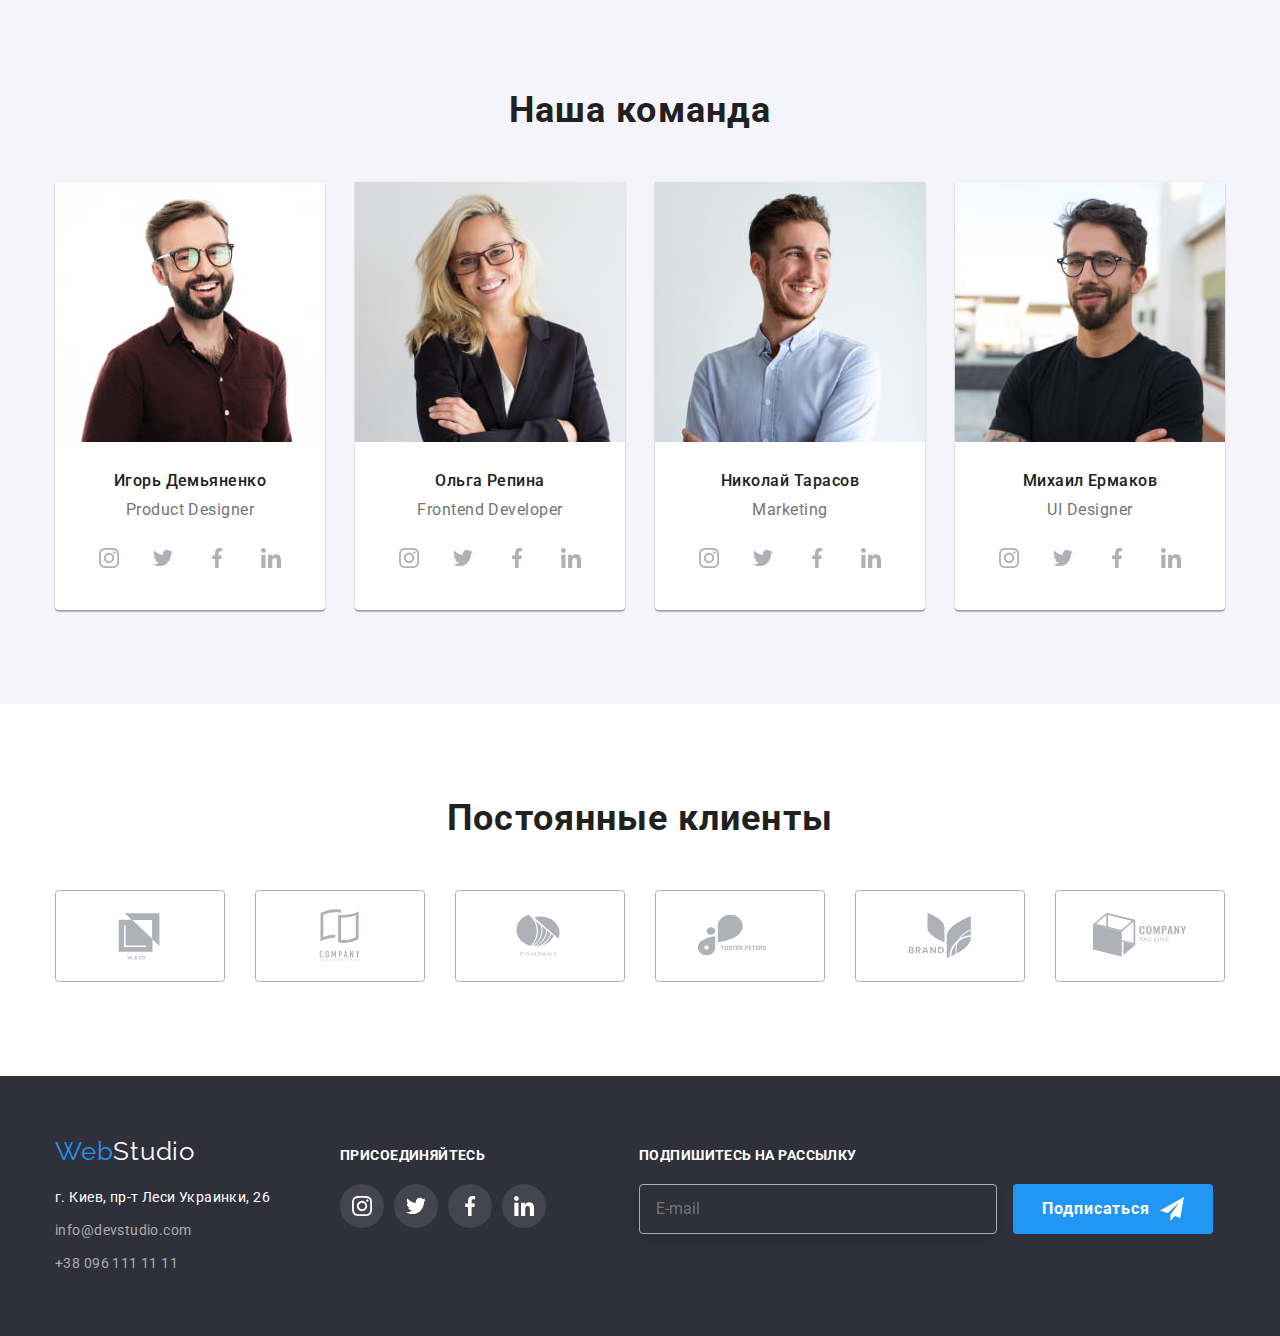
==== commit 8b903a90: "работа над секцией (подписки)" ====
--- a/index.html
+++ b/index.html
@@ -382,8 +382,27 @@
             </li>
           </ul>
         </div>
+        <!-- Подписка на рассылку -->
+        <div class="subscription-newsletter">
+          <p class="subscription-newsletter-text">Подпишитесь на рассылку</p>
+          <div class="newsletter-table">
+            <input
+              class="subscription-newsletter-input"
+              type="text"
+              name="E-mail"
+              placeholder="E-mail"
+            />
+            <button class="subscription-newsletter-button">
+              Подписаться
+              <svg class="newsletter-button-icon" width="24px" height="24px">
+                <use href="./images/icons.svg#icon-send"></use>
+              </svg>
+            </button>
+          </div>
+        </div>
       </div>
     </footer>
+    <!-- Модальное окно -->
     <div class="backdrop is-hidden" data-modal>
       <div class="modal">
         <button class="button-close" data-modal-close>
--- a/css/styles.css
+++ b/css/styles.css
@@ -483,6 +483,66 @@
   height: 20px;
   fill: #ffffff;
 }
+/* Подписка на рассылку */
+.subscription-newsletter {
+  margin-left: 93px;
+}
+.subscription-newsletter-text {
+  font-style: normal;
+  font-weight: 700;
+  font-size: 14px;
+  line-height: 1.14;
+  letter-spacing: 0.03em;
+  text-transform: uppercase;
+  color: var(--white-color);
+  margin: 0;
+}
+
+.subscription-newsletter-input {
+  color: var(--white-color);
+  background-color: var(--h1-section-and-footer-color);
+  width: 358px;
+  height: 50px;
+  margin-top: 20px;
+  padding: 0;
+  border-radius: 4px;
+  border: 1px solid var(--footer-contacts-color);
+  color: var(--footer-contacts-color);
+  box-sizing: border-box;
+  filter: drop-shadow(0px 4px 4px rgba(0, 0, 0, 0.15));
+}
+[placeholder='E-mail'] {
+  padding-left: 16px;
+}
+
+.subscription-newsletter-button {
+  display: inline-flex;
+  text-align: center;
+  align-items: center;
+  justify-content: center;
+  width: 200px;
+  height: 50px;
+  margin-left: 12px;
+  padding-top: 10px;
+  padding-bottom: 10px;
+  border: none;
+  font-style: normal;
+  font-weight: 700;
+  font-size: 16px;
+  line-height: 1.87;
+  letter-spacing: 0.06em;
+  color: var(--white-color);
+  background-color: var(--accent-color);
+  border-radius: 4px;
+}
+.subscription-newsletter-button:hover {
+  background-color: var(--button-hover-blue);
+  cursor: pointer;
+}
+.newsletter-button-icon {
+  margin-left: 10px;
+  fill: var(--white-color);
+}
 /* INDEX HTML */
 /* H1 section */
 .top-section {
@@ -514,6 +574,8 @@
   margin-bottom: 30px;
   text-transform: uppercase;
 }
+
+/* Модальное окно начало*/
 .backdrop {
   position: fixed;
   top: 0;
@@ -537,6 +599,8 @@
   background-color: var(--white-color);
   transition: transform 250ms var(--timing-function);
 }
+/* Модальное окно конец*/
+
 .button-close {
   position: absolute;
   top: 0;
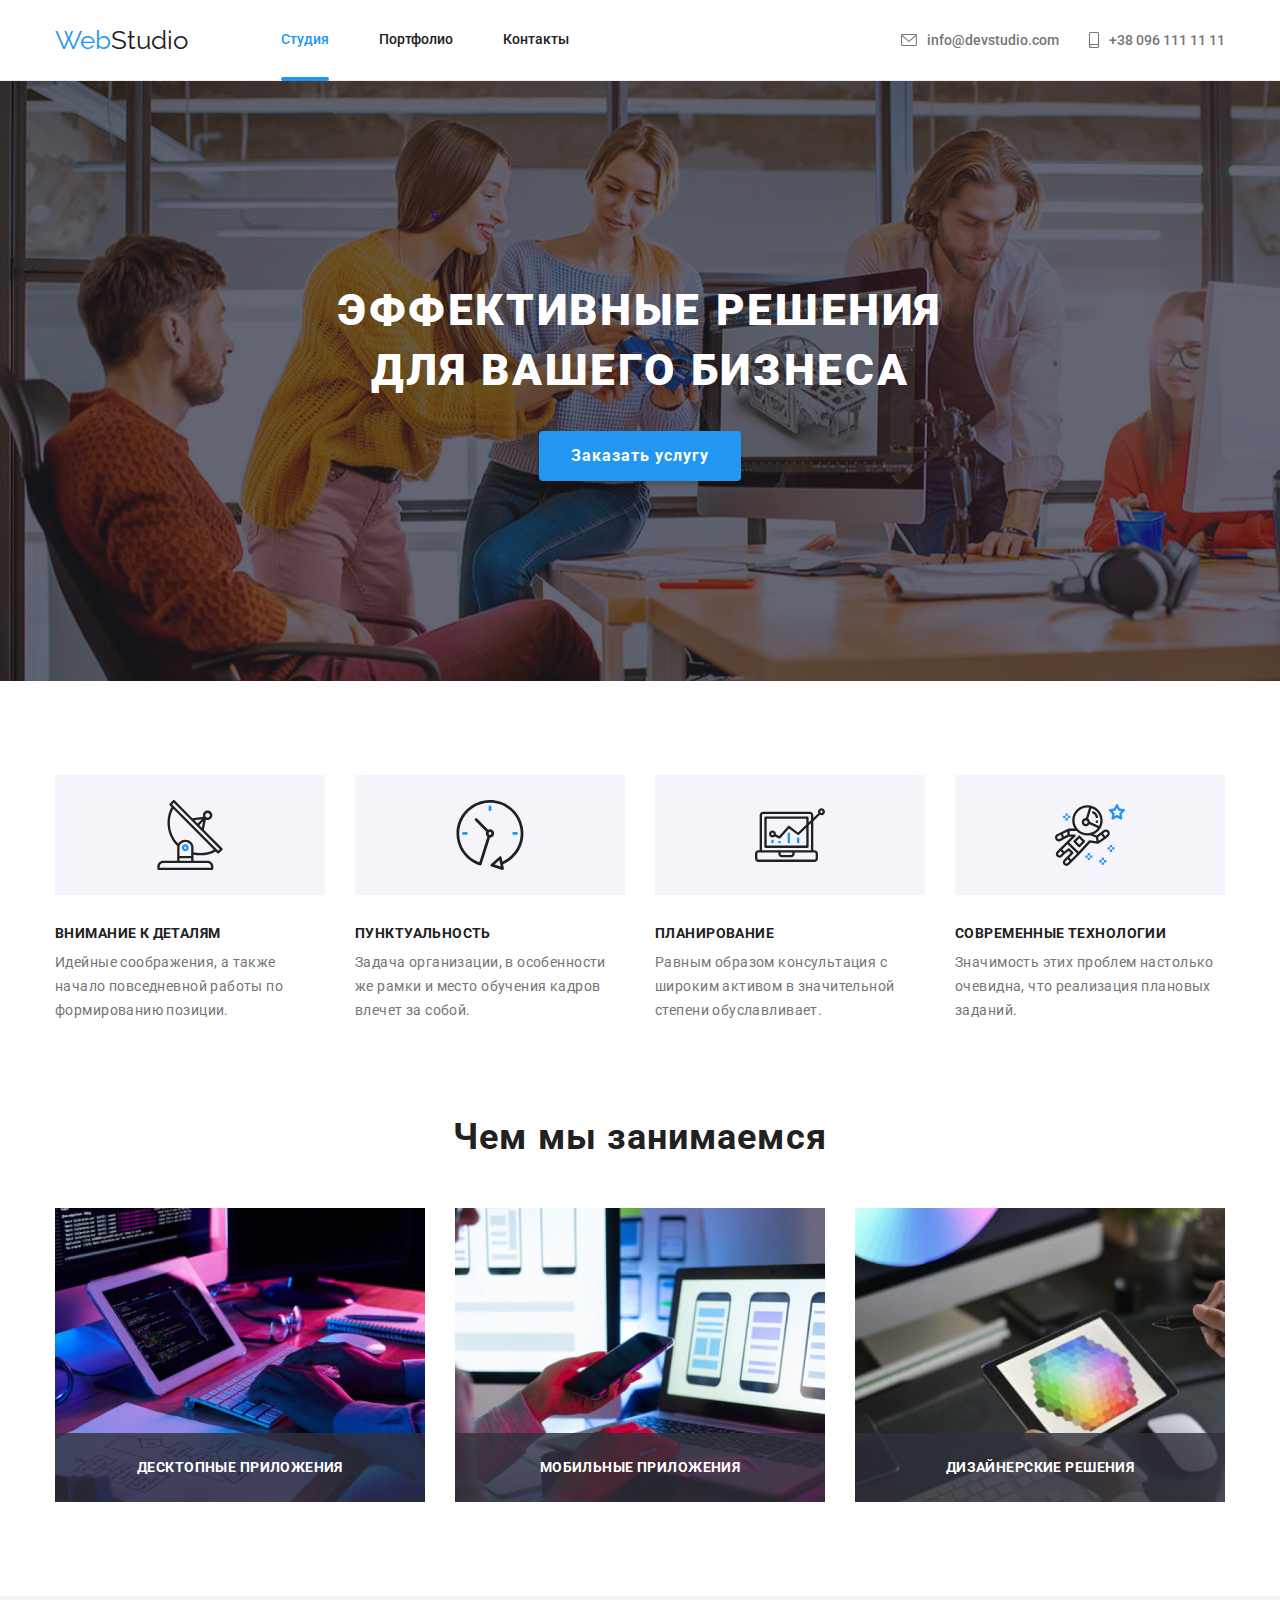
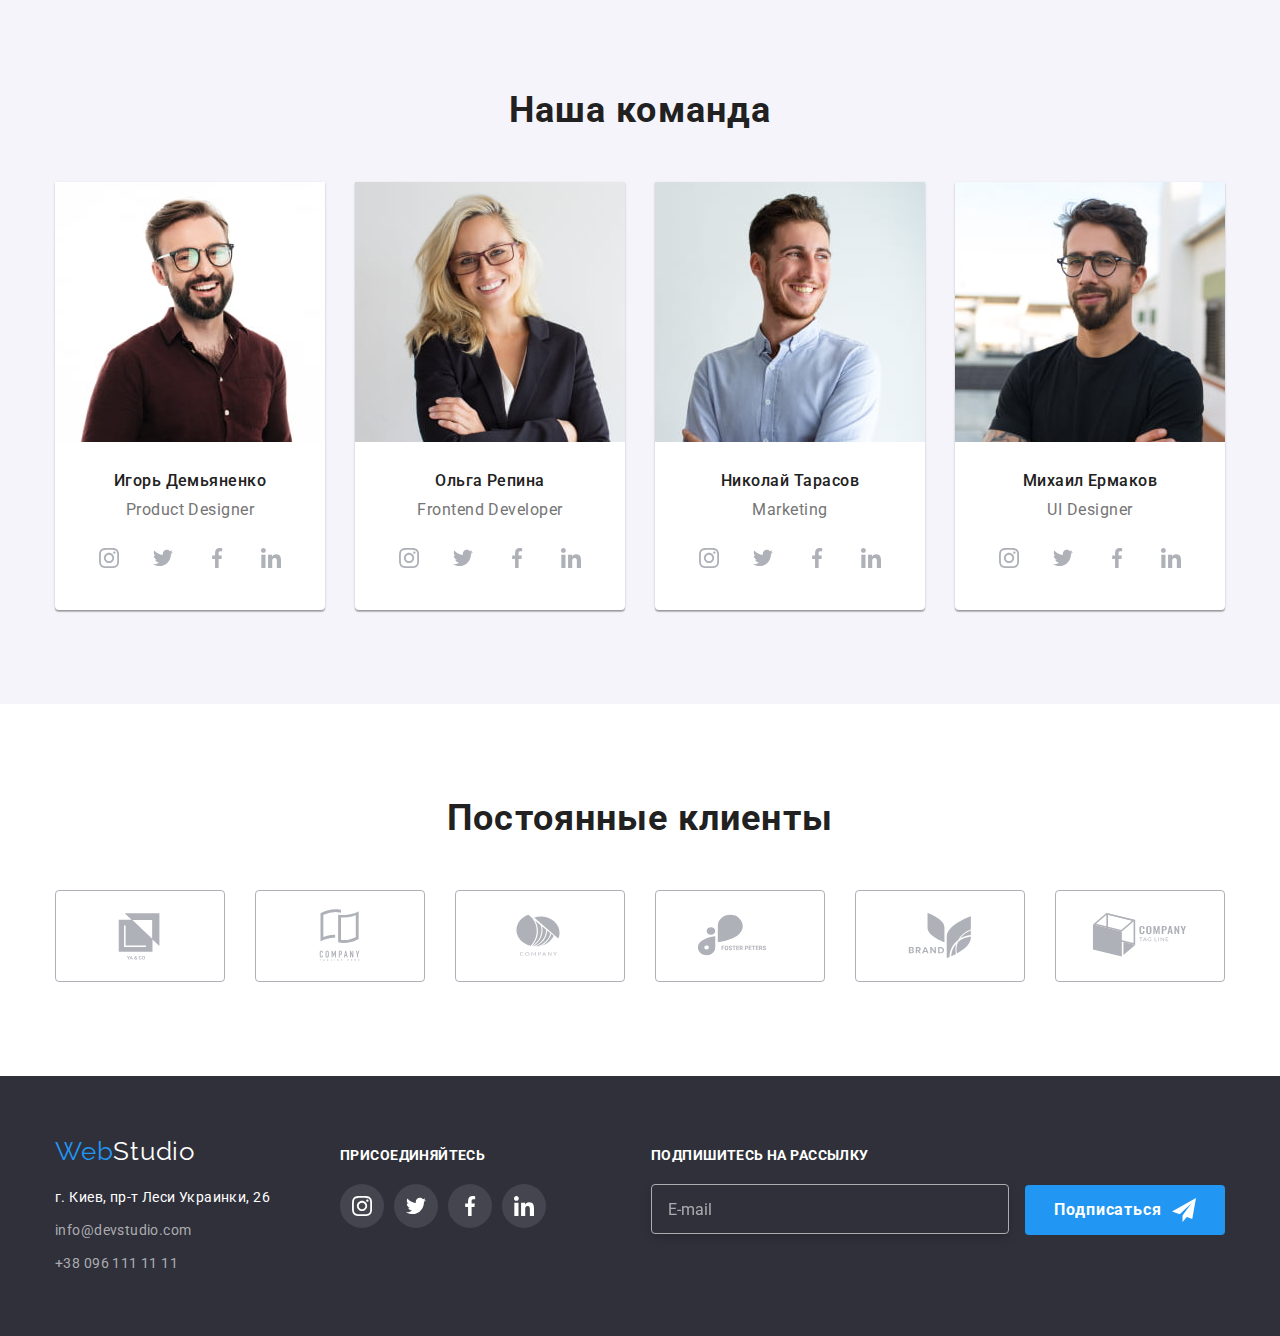
==== commit 742755c3: "Доделал кнопку "agree"" ====
--- a/index.html
+++ b/index.html
@@ -35,7 +35,7 @@
 
         <ul class="nav-list">
           <li class="list-item">
-            <a class="contacts" href="mailto:info@devstudio.com">
+            <a class="contacts" href="mailto:info@devstudio.com" inputmode="">
               <svg class="mail">
                 <use href="./images/icons.svg#envelope"></use>
               </svg>
@@ -60,7 +60,9 @@
       <section class="top-section">
         <div class="container hero">
           <h1 class="h1-text">Эффективные решения для вашего бизнеса</h1>
-          <button class="button-h1-section" type="button" data-modal-open>Заказать услугу</button>
+          <button class="button-h1-section btn-hover" type="button" data-modal-open>
+            Заказать услугу
+          </button>
         </div>
       </section>
       <!-- Наши преимущества -->
@@ -383,33 +385,90 @@
           </ul>
         </div>
         <!-- Подписка на рассылку -->
-        <div class="subscription-newsletter">
-          <p class="subscription-newsletter-text">Подпишитесь на рассылку</p>
+        <form class="subscription-newsletter">
+          <label class="subscription-newsletter-text" for="newsletter-input"
+            >Подпишитесь на рассылку</label
+          >
           <div class="newsletter-table">
             <input
               class="subscription-newsletter-input"
               type="text"
               name="E-mail"
               placeholder="E-mail"
+              id="newsletter-input"
             />
-            <button class="subscription-newsletter-button">
+            <button type="submit" class="subscription-newsletter-button">
               Подписаться
               <svg class="newsletter-button-icon" width="24px" height="24px">
                 <use href="./images/icons.svg#icon-send"></use>
               </svg>
             </button>
           </div>
-        </div>
+        </form>
       </div>
     </footer>
     <!-- Модальное окно -->
     <div class="backdrop is-hidden" data-modal>
       <div class="modal">
-        <button class="button-close" data-modal-close>
-          <svg class="modal-close">
-            <use href="./images/icons.svg#close-black"></use>
-          </svg>
-        </button>
+        <p class="modal-tittle">Оставьте свои данные, мы вам перезвоним</p>
+        <div class="modal-table">
+          <form class="form" action="">
+            <div class="field-form">
+              <label class="label-title" for="name">Имя</label>
+              <div class="input-icon-box">
+                <input class="input" type="text" name="username" id="name" autofocus />
+                <svg class="input-icon" width="18px" height="18px">
+                  <use href="./images/icons.svg#person-black"></use>
+                </svg>
+              </div>
+            </div>
+            <div class="field-form">
+              <label class="label-title" for="telephone">Телефон</label>
+              <div class="input-icon-box">
+                <input class="input" type="text" name="telephone" id="telephone" />
+                <svg class="input-icon" width="18px" height="18px">
+                  <use href="./images/icons.svg#phone-black"></use>
+                </svg>
+              </div>
+            </div>
+            <div class="field-form">
+              <label class="label-title" for="mail">Почта</label>
+              <div class="input-icon-box">
+                <input class="input" type="text" name="mail" id="mail" />
+                <svg class="input-icon" width="18px" height="18px">
+                  <use href="./images/icons.svg#email-black"></use>
+                </svg>
+              </div>
+            </div>
+            <div class="field-form">
+              <label class="label-title" for="comment">Коментарий</label>
+              <textarea
+                class="text-comment"
+                placeholder="Введите текст"
+                name="comment"
+                id="comment"
+              ></textarea>
+            </div>
+            <div class="field-form checkbox-field">
+              <div class="checkbox-content">
+                <input class="checkbox-agree" type="checkbox" name="box-agree" id="box-agree" />
+                <svg class="checkbox-image" width="16px" height="15px">
+                  <use href="./images/icons.svg#icon-check"></use>
+                </svg>
+                <label class="box-agree-text" for="box-agree"
+                  >Соглашаюсь с рассылкой и принимаю
+                  <a href="" class="box-agree-link">Условия договора</a>
+                </label>
+              </div>
+            </div>
+            <button type="submit" class="modal-button-send btn-hover">Отправить</button>
+          </form>
+          <button class="button-close" data-modal-close>
+            <svg class="button-image-close">
+              <use href="./images/icons.svg#close-black"></use>
+            </svg>
+          </button>
+        </div>
       </div>
     </div>
     <script src="./js/modal.js"></script>
--- a/css/styles.css
+++ b/css/styles.css
@@ -11,6 +11,7 @@
   --border-header-color: #ececec;
   --botder-list-text: #eeeeee;
   --social-color: #afb1b8;
+  --modal-form-color: rgba(33, 33, 33, 0.2);
   --timing-function: cubic-bezier(0.4, 0, 0.2, 1);
 }
 /* Тело */
@@ -485,7 +486,7 @@
 }
 /* Подписка на рассылку */
 .subscription-newsletter {
-  margin-left: 93px;
+  margin-left: auto;
 }
 .subscription-newsletter-text {
   font-style: normal;
@@ -511,6 +512,9 @@
   box-sizing: border-box;
   filter: drop-shadow(0px 4px 4px rgba(0, 0, 0, 0.15));
 }
+input[type='text']::placeholder {
+  color: var(--footer-contacts-color);
+}
 [placeholder='E-mail'] {
   padding-left: 16px;
 }
@@ -534,6 +538,7 @@
   color: var(--white-color);
   background-color: var(--accent-color);
   border-radius: 4px;
+  transition: background-color 250ms var(--timing-function);
 }
 .subscription-newsletter-button:hover {
   background-color: var(--button-hover-blue);
@@ -595,12 +600,159 @@
   left: 50%;
   transform: translate(-50%, -50%);
   width: 528px;
-  height: 581px;
   background-color: var(--white-color);
   transition: transform 250ms var(--timing-function);
 }
-/* Модальное окно конец*/
-
+.form {
+  display: flex;
+  flex-direction: column;
+  margin-top: 12px;
+  margin-left: 40px;
+  margin-right: 40px;
+  width: 448px;
+}
+.modal-tittle {
+  text-align: center;
+  font-style: normal;
+  font-weight: 700;
+  font-size: 20px;
+  line-height: 1.15;
+  margin-top: 40px;
+  margin-bottom: 0;
+  text-align: center;
+  letter-spacing: 0.03em;
+}
+.field-form + .field-form {
+  margin-top: 10px;
+}
+.field-form {
+  display: flex;
+  flex-direction: column;
+  width: 100%;
+}
+.label-title {
+  margin-bottom: 4px;
+  font-size: 12px;
+  line-height: 1.16;
+  letter-spacing: 0.01em;
+  color: var(--grey-text-color);
+}
+.input {
+  padding-left: 42px;
+  color: inherit;
+  height: 40px;
+  width: 100%;
+  border: 1px solid var(--modal-form-color);
+
+  border-radius: 4px;
+}
+.input-icon-box {
+  position: relative;
+}
+.input-icon {
+  position: absolute;
+  top: 11px;
+  left: 12px;
+}
+.input:focus,
+.input:hover {
+  outline: none;
+  border: 1px solid var(--accent-color);
+  cursor: pointer;
+}
+.label-title:focus,
+.label-title:hover {
+  cursor: pointer;
+}
+.input:focus + .input-icon {
+  fill: var(--accent-color);
+}
+.text-comment:focus {
+  outline: none;
+  border: 1px solid var(--accent-color);
+}
+.text-comment {
+  color: #000;
+  padding: 12px 16px;
+  resize: none;
+  height: 120px;
+  border: 1px solid var(--modal-form-color);
+  border-radius: 4px;
+}
+.text-comment::placeholder {
+  color: rgba(117, 117, 117, 0.5);
+}
+.field-form.checkbox-field {
+  position: relative;
+  margin-top: 20px;
+}
+.checkbox-content {
+  display: flex;
+  justify-content: center;
+  align-items: center;
+}
+.checkbox-agree {
+  position: absolute;
+  width: 1px;
+  height: 1px;
+  margin: -1px;
+  border: 0;
+  padding: 0;
+  clip: rect(0 0 0 0);
+  overflow: hidden;
+}
+.checkbox-agree:checked + .checkbox-image {
+  background-color: var(--accent-color);
+  border-color: var(--accent-color);
+}
+.checkbox-image {
+  margin-right: 8.38px;
+  border: 2px solid var(--black-text-color);
+  border-radius: 2px;
+}
+/* .checkbox-image {
+  position: absolute;
+  top: 50%;
+  transform: translate(0, -50%);
+  left: 9px;
+  background-color: var(--white-color);
+  border: 2px solid var(--black-text-color);
+  border-radius: 1px;
+} */
+
+.box-agree-text {
+  display: block;
+  font-size: 14px;
+  line-height: 1.71;
+  letter-spacing: 0.03em;
+  color: var(--grey-text-color);
+}
+.box-agree-link {
+  color: var(--accent-color);
+  text-decoration: underline;
+}
+.checkbox-agree {
+}
+
+.modal-button-send {
+  display: inline-block;
+  margin-left: auto;
+  margin-right: auto;
+  margin-top: 30px;
+  margin-bottom: 40px;
+  width: 200px;
+  background-color: var(--accent-color);
+  color: var(--white-color);
+  box-shadow: 0px 4px 4px rgba(0, 0, 0, 0.15);
+  border-radius: 4px;
+  border: none;
+  padding-top: 10px;
+  padding-bottom: 10px;
+  font-weight: 700;
+  font-size: 16px;
+  line-height: 1.88;
+  letter-spacing: 0.06em;
+}
 .button-close {
   position: absolute;
   top: 0;
@@ -614,11 +766,18 @@
   background-color: var(--white-color);
   border: 1px solid rgba(0, 0, 0, 0.1);
 }
-.modal-close {
+.button-close:hover .button-image-close,
+.button-close:focus .button-image-close {
+  fill: var(--accent-color);
+  cursor: pointer;
+}
+.button-image-close {
   width: 100%;
   height: 100%;
 }
-.button-h1-section {
+/* Модальное окно конец*/
+
+.button-h1-section.btn-hover {
   display: inline-block;
   background-color: var(--accent-color);
   font-weight: 700;
@@ -635,10 +794,11 @@
   transition-duration: 250ms;
   transition-timing-function: cubic-bezier(0.4, 0, 0.2, 1);
 }
-.button-h1-section:hover,
-.button-h1-section:focus {
+.btn-hover:hover,
+.btn-hover:focus {
   background-color: var(--button-hover-blue);
   color: var(--white-color);
+  cursor: pointer;
 }
 
 /* Наши преимущества */
